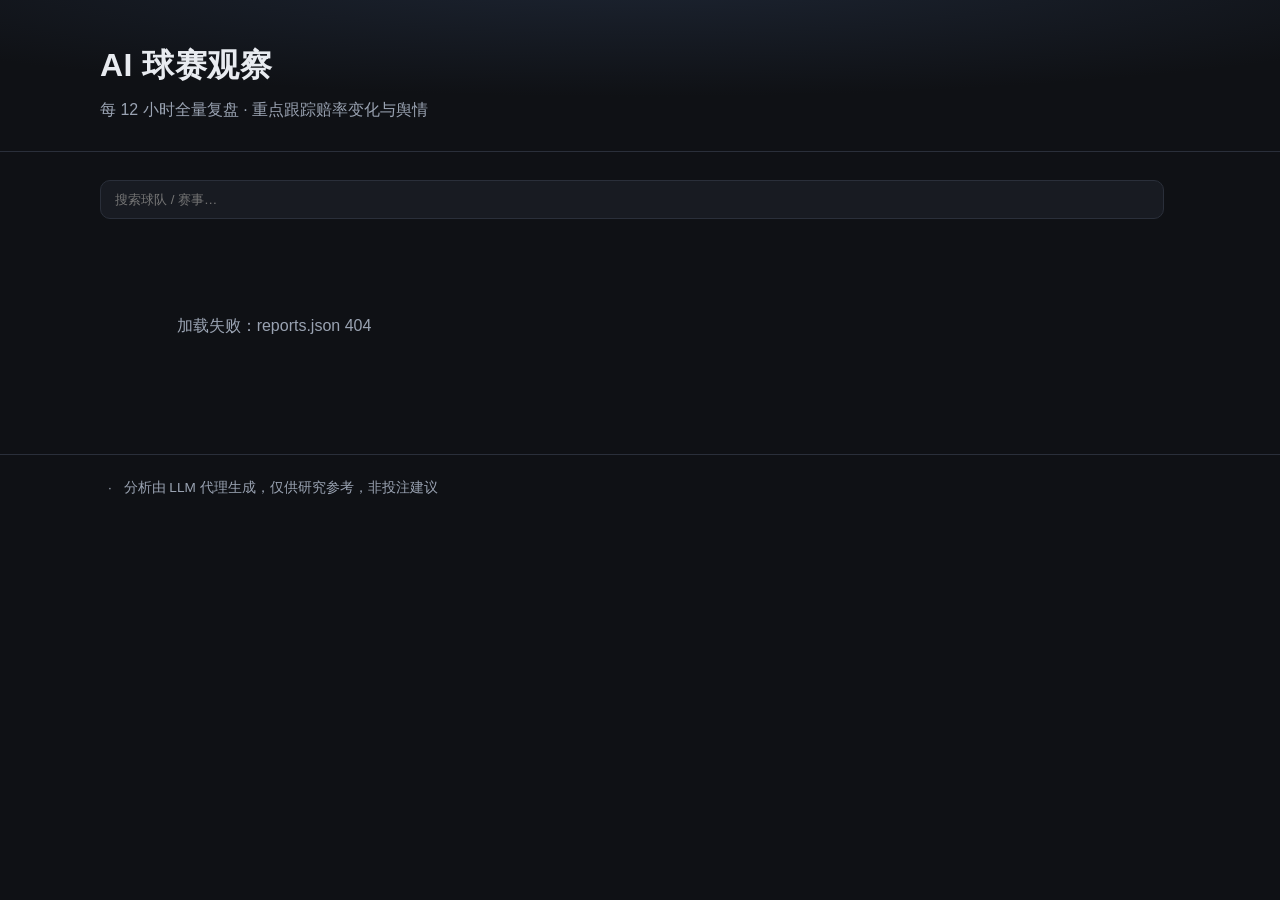
==== index.html @ 623b7f83 "feat: public web frontend for AI 球赛观察 (data delivered by private harness)" ====
<!DOCTYPE html>
<html lang="zh-CN">
<head>
  <meta charset="UTF-8" />
  <meta name="viewport" content="width=device-width, initial-scale=1.0" />
  <title>AI 球赛观察 · 赛前分析</title>
  <link rel="stylesheet" href="styles.css" />
</head>
<body>
  <header class="site-header">
    <div class="wrap">
      <h1>AI 球赛观察</h1>
      <p class="tagline">每 12 小时全量复盘 · 重点跟踪赔率变化与舆情</p>
    </div>
  </header>

  <main class="wrap">
    <div class="toolbar">
      <input id="search" type="search" placeholder="搜索球队 / 赛事…" aria-label="搜索" />
      <span id="meta" class="meta"></span>
    </div>
    <section id="cards" class="cards" aria-live="polite"></section>
    <p id="empty" class="empty" hidden>暂无分析报告。</p>
  </main>

  <footer class="site-footer">
    <div class="wrap">
      <span id="generated"></span>
      <span class="sep">·</span>
      <span>分析由 LLM 代理生成，仅供研究参考，非投注建议</span>
    </div>
  </footer>

  <script src="app.js" defer></script>
</body>
</html>
---- styles.css ----
:root {
  --bg: #0f1115;
  --surface: #181b22;
  --surface-2: #20242e;
  --border: #2a2f3a;
  --text: #e8ebf0;
  --muted: #9aa3b2;
  --accent: #4f8cff;
  --home: #ef5350;
  --draw: #b0b6c0;
  --away: #42a5f5;
  --ok: #3ddc84;
  --warn: #ffb300;
  --radius: 14px;
  --shadow: 0 6px 24px rgba(0, 0, 0, 0.35);
}

* { box-sizing: border-box; }

body {
  margin: 0;
  background: var(--bg);
  color: var(--text);
  font: 16px/1.6 -apple-system, "Segoe UI", "Microsoft YaHei", Roboto, Helvetica, Arial, sans-serif;
}

.wrap { width: min(1080px, 92vw); margin: 0 auto; }

.site-header {
  padding: 40px 0 28px;
  background: radial-gradient(120% 140% at 50% -20%, #1d2533 0%, var(--bg) 60%);
  border-bottom: 1px solid var(--border);
}
.site-header.compact { padding: 24px 0 18px; }
.site-header h1 { margin: 0; font-size: 2rem; letter-spacing: 0.5px; }
.site-header .tagline { margin: 6px 0 0; color: var(--muted); }
.back { color: var(--accent); text-decoration: none; font-size: 0.9rem; }
.back:hover { text-decoration: underline; }

.toolbar {
  display: flex; align-items: center; gap: 16px;
  margin: 28px 0 18px; flex-wrap: wrap;
}
#search {
  flex: 1; min-width: 220px;
  padding: 11px 14px; border-radius: 10px;
  border: 1px solid var(--border); background: var(--surface); color: var(--text);
}
#search:focus { outline: 2px solid var(--accent); border-color: transparent; }
.meta { color: var(--muted); font-size: 0.9rem; }

.cards {
  display: grid; gap: 18px;
  grid-template-columns: repeat(auto-fill, minmax(320px, 1fr));
  padding-bottom: 40px;
}

.card {
  display: block; text-decoration: none; color: inherit;
  background: var(--surface); border: 1px solid var(--border);
  border-radius: var(--radius); padding: 20px; box-shadow: var(--shadow);
  transition: transform 0.12s ease, border-color 0.12s ease;
}
.card:hover { transform: translateY(-3px); border-color: var(--accent); }

.card .competition { color: var(--muted); font-size: 0.82rem; text-transform: uppercase; letter-spacing: 0.6px; }
.card .teams { margin: 8px 0 4px; font-size: 1.5rem; font-weight: 700; line-height: 1.25; }
.card .teams .vs { color: var(--muted); font-weight: 500; font-size: 1rem; margin: 0 8px; }
.card .kickoff { color: var(--muted); font-size: 0.9rem; }

.probs { margin: 16px 0 6px; }
.probs .bar { display: flex; height: 12px; border-radius: 6px; overflow: hidden; background: var(--surface-2); }
.probs .bar i { display: block; height: 100%; }
.probs .bar .h { background: var(--home); }
.probs .bar .d { background: var(--draw); }
.probs .bar .a { background: var(--away); }
.probs .legend { display: flex; justify-content: space-between; margin-top: 6px; font-size: 0.82rem; color: var(--muted); }
.probs .legend b { color: var(--text); }
.probs .none { color: var(--muted); font-size: 0.85rem; }

.card-foot { display: flex; align-items: center; justify-content: space-between; margin-top: 14px; }
.badge { font-size: 0.74rem; padding: 3px 9px; border-radius: 999px; border: 1px solid var(--border); }
.badge.ok { color: var(--ok); border-color: rgba(61, 220, 132, 0.4); }
.badge.warn { color: var(--warn); border-color: rgba(255, 179, 0, 0.4); }
.updated { color: var(--muted); font-size: 0.8rem; }

.empty { color: var(--muted); text-align: center; padding: 60px 0; }

.site-footer {
  border-top: 1px solid var(--border); padding: 22px 0 40px;
  color: var(--muted); font-size: 0.85rem;
}
.site-footer .sep { margin: 0 8px; }

/* Report detail */
.report-layout { display: grid; grid-template-columns: 1fr 260px; gap: 32px; margin: 28px auto 60px; align-items: start; }
@media (max-width: 820px) { .report-layout { grid-template-columns: 1fr; } }

.report {
  background: var(--surface); border: 1px solid var(--border);
  border-radius: var(--radius); padding: 28px 32px; box-shadow: var(--shadow);
  overflow-wrap: anywhere;
}
.sidebar { position: sticky; top: 20px; }
.sidebar h2 { font-size: 1rem; color: var(--muted); margin: 0 0 12px; }
.versions { list-style: none; margin: 0; padding: 0; }
.versions li { margin: 0 0 8px; }
.versions button {
  width: 100%; text-align: left; cursor: pointer;
  background: var(--surface); color: var(--text);
  border: 1px solid var(--border); border-radius: 10px; padding: 9px 12px;
  font-size: 0.85rem;
}
.versions button:hover { border-color: var(--accent); }
.versions button.active { border-color: var(--accent); background: var(--surface-2); }
.versions .tag { color: var(--muted); font-size: 0.74rem; }

/* Markdown */
.markdown-body h1 { font-size: 1.7rem; margin-top: 0; }
.markdown-body h2 { font-size: 1.3rem; border-bottom: 1px solid var(--border); padding-bottom: 6px; margin-top: 2em; }
.markdown-body h3 { font-size: 1.08rem; margin-top: 1.6em; }
.markdown-body table { border-collapse: collapse; width: 100%; margin: 1em 0; }
.markdown-body th, .markdown-body td { border: 1px solid var(--border); padding: 7px 10px; text-align: left; }
.markdown-body th { background: var(--surface-2); }
.markdown-body code { background: var(--surface-2); padding: 2px 6px; border-radius: 5px; }
.markdown-body a { color: var(--accent); }
.markdown-body blockquote { margin: 1em 0; padding: 4px 16px; border-left: 3px solid var(--accent); color: var(--muted); }
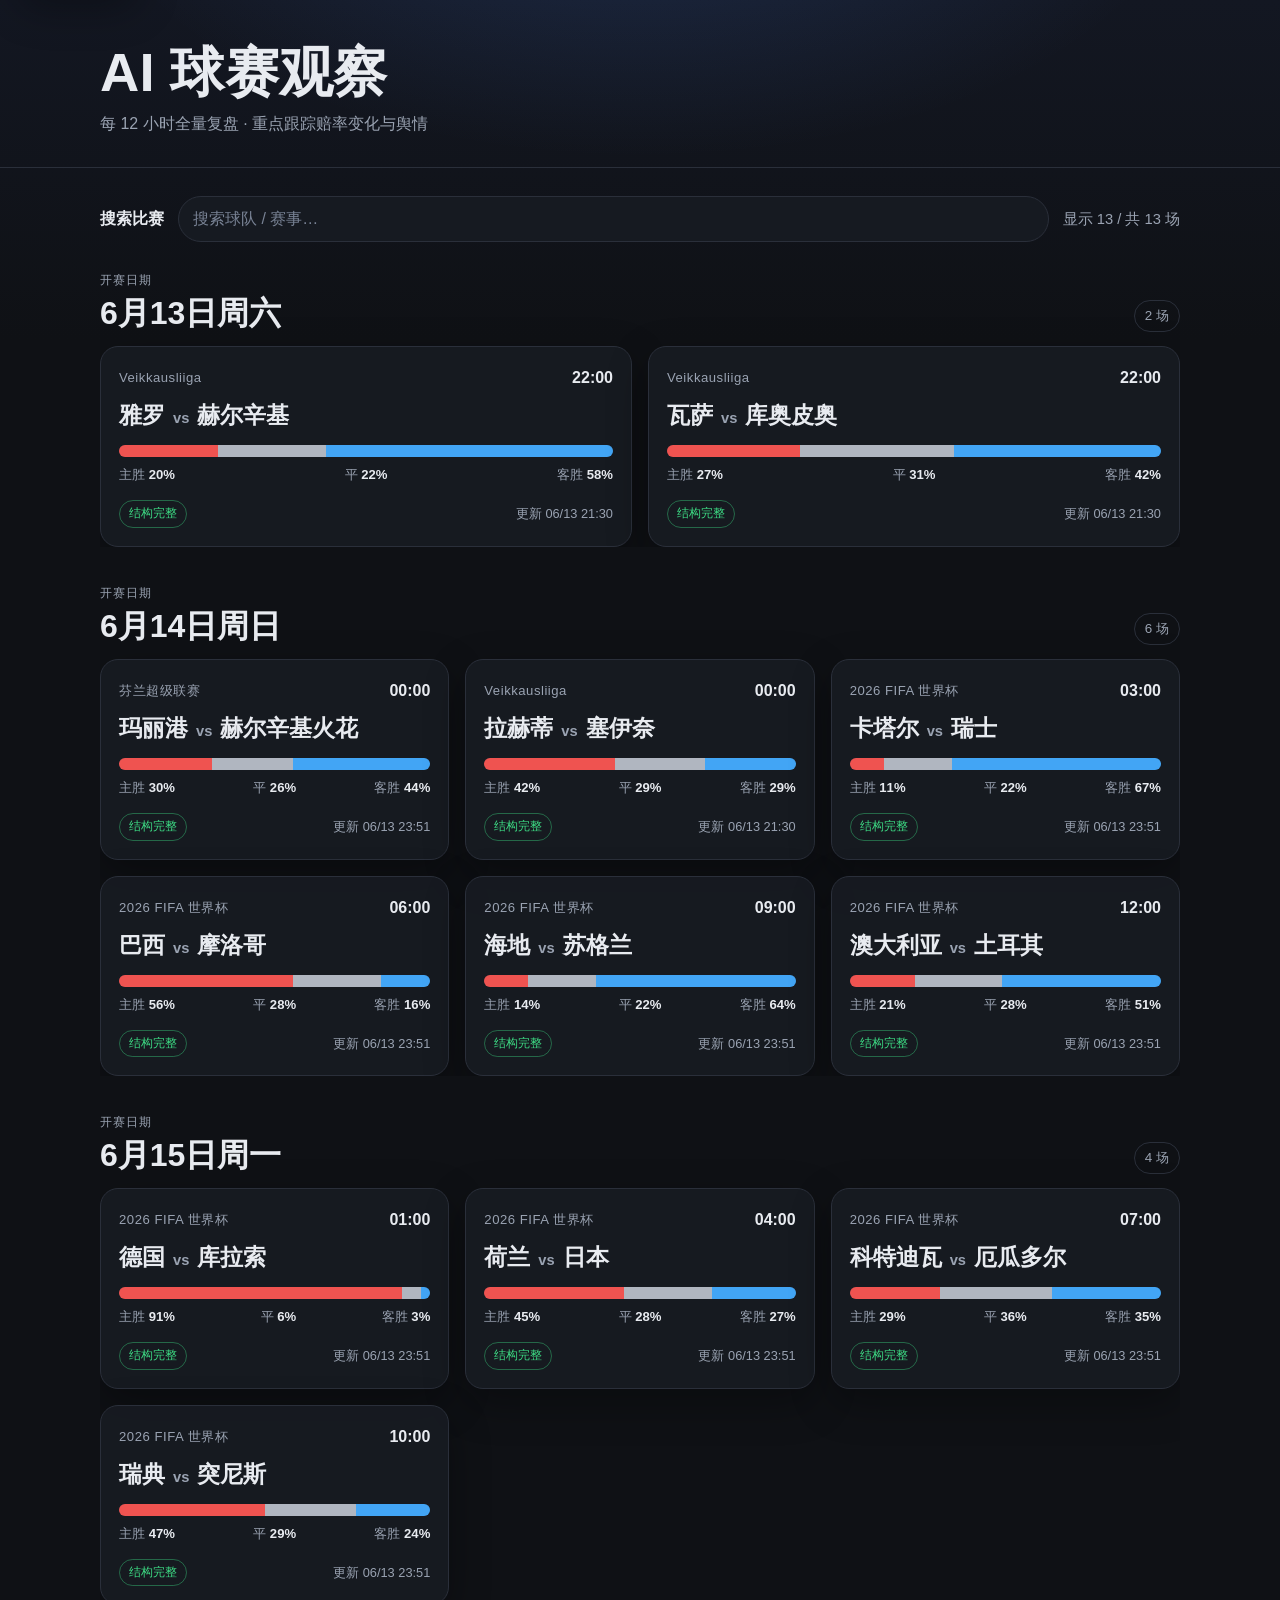
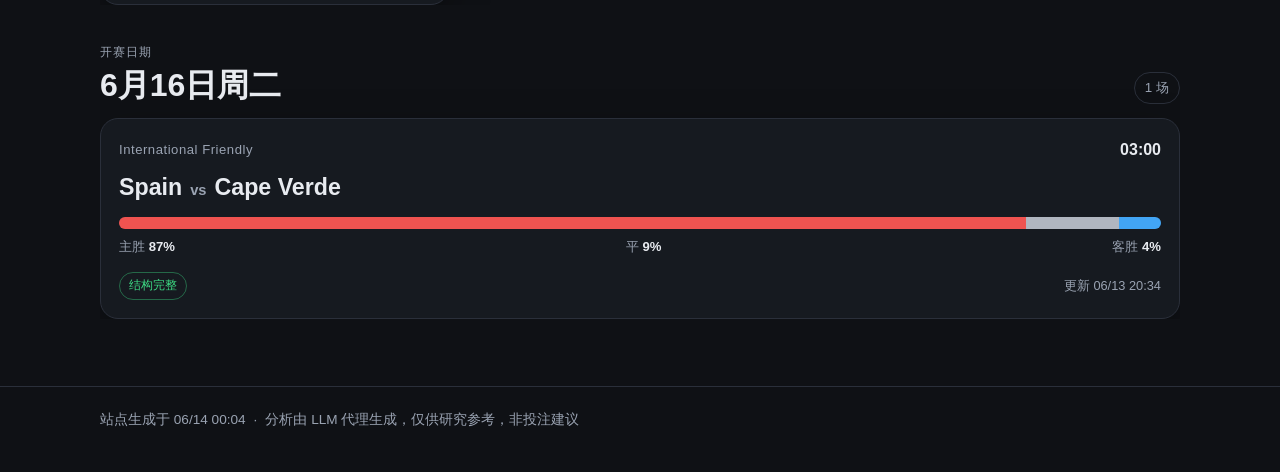
==== commit 81dc92d6: "feat: improve match frontend grouping and readability Co-authored-by: Copilot <223556219+Copilot@use" ====
--- a/index.html
+++ b/index.html
@@ -3,10 +3,13 @@
 <head>
   <meta charset="UTF-8" />
   <meta name="viewport" content="width=device-width, initial-scale=1.0" />
+  <meta name="theme-color" content="#0f1115" />
   <title>AI 球赛观察 · 赛前分析</title>
   <link rel="stylesheet" href="styles.css" />
 </head>
 <body>
+  <a class="skip-link" href="#main">跳到比赛列表</a>
+
   <header class="site-header">
     <div class="wrap">
       <h1>AI 球赛观察</h1>
@@ -14,12 +17,13 @@
     </div>
   </header>
 
-  <main class="wrap">
-    <div class="toolbar">
-      <input id="search" type="search" placeholder="搜索球队 / 赛事…" aria-label="搜索" />
-      <span id="meta" class="meta"></span>
+  <main id="main" class="wrap page-main">
+    <div class="toolbar" role="search">
+      <label class="search-label" for="search">搜索比赛</label>
+      <input id="search" type="search" name="q" placeholder="搜索球队 / 赛事…" autocomplete="off" />
+      <span id="meta" class="meta" aria-live="polite"></span>
     </div>
-    <section id="cards" class="cards" aria-live="polite"></section>
+    <section id="cards" class="groups" aria-live="polite"></section>
     <p id="empty" class="empty" hidden>暂无分析报告。</p>
   </main>
 
--- a/styles.css
+++ b/styles.css
@@ -1,127 +1,385 @@
 :root {
+  color-scheme: dark;
   --bg: #0f1115;
+  --bg-soft: #131722;
   --surface: #181b22;
   --surface-2: #20242e;
+  --surface-3: #252b38;
   --border: #2a2f3a;
   --text: #e8ebf0;
   --muted: #9aa3b2;
   --accent: #4f8cff;
+  --accent-2: #86b3ff;
   --home: #ef5350;
   --draw: #b0b6c0;
   --away: #42a5f5;
   --ok: #3ddc84;
   --warn: #ffb300;
-  --radius: 14px;
-  --shadow: 0 6px 24px rgba(0, 0, 0, 0.35);
+  --radius: 18px;
+  --shadow: 0 14px 42px rgba(0, 0, 0, 0.32);
 }
 
 * { box-sizing: border-box; }
+
+html { scroll-behavior: smooth; }
 
 body {
   margin: 0;
-  background: var(--bg);
+  overflow-x: hidden;
+  background:
+    radial-gradient(900px 480px at 50% -140px, rgba(79, 140, 255, 0.18), transparent 62%),
+    linear-gradient(180deg, var(--bg-soft), var(--bg) 340px);
   color: var(--text);
-  font: 16px/1.6 -apple-system, "Segoe UI", "Microsoft YaHei", Roboto, Helvetica, Arial, sans-serif;
-}
+  font: 16px/1.65 -apple-system, "Segoe UI", "Microsoft YaHei", Roboto, Helvetica, Arial, sans-serif;
+  -webkit-tap-highlight-color: rgba(79, 140, 255, 0.25);
+}
+
+::selection { background: rgba(79, 140, 255, 0.35); }
 
 .wrap { width: min(1080px, 92vw); margin: 0 auto; }
 
+.skip-link {
+  position: absolute;
+  left: 16px;
+  top: -52px;
+  z-index: 20;
+  padding: 10px 14px;
+  border-radius: 999px;
+  background: var(--accent);
+  color: white;
+  text-decoration: none;
+  box-shadow: var(--shadow);
+}
+.skip-link:focus-visible { top: 12px; outline: 3px solid white; outline-offset: 2px; }
+
 .site-header {
-  padding: 40px 0 28px;
-  background: radial-gradient(120% 140% at 50% -20%, #1d2533 0%, var(--bg) 60%);
+  padding: 44px 0 30px;
   border-bottom: 1px solid var(--border);
 }
-.site-header.compact { padding: 24px 0 18px; }
-.site-header h1 { margin: 0; font-size: 2rem; letter-spacing: 0.5px; }
-.site-header .tagline { margin: 6px 0 0; color: var(--muted); }
-.back { color: var(--accent); text-decoration: none; font-size: 0.9rem; }
-.back:hover { text-decoration: underline; }
+.site-header.compact { padding: 26px 0 20px; }
+.site-header h1 {
+  margin: 0;
+  font-size: clamp(2rem, 5vw, 3.4rem);
+  line-height: 1.08;
+  letter-spacing: 0.3px;
+  text-wrap: balance;
+}
+.site-header .tagline { margin: 8px 0 0; color: var(--muted); text-wrap: pretty; }
+
+.back {
+  display: inline-flex;
+  margin-bottom: 10px;
+  color: var(--accent-2);
+  text-decoration: none;
+  font-size: 0.92rem;
+}
+.back:hover { color: var(--text); }
+
+.page-main { padding: 0 0 max(32px, env(safe-area-inset-bottom)); }
 
 .toolbar {
-  display: flex; align-items: center; gap: 16px;
-  margin: 28px 0 18px; flex-wrap: wrap;
-}
+  display: flex;
+  align-items: center;
+  gap: 14px;
+  margin: 28px 0 18px;
+  flex-wrap: wrap;
+}
+.search-label { color: var(--text); font-weight: 700; }
 #search {
-  flex: 1; min-width: 220px;
-  padding: 11px 14px; border-radius: 10px;
-  border: 1px solid var(--border); background: var(--surface); color: var(--text);
-}
-#search:focus { outline: 2px solid var(--accent); border-color: transparent; }
-.meta { color: var(--muted); font-size: 0.9rem; }
+  flex: 1;
+  min-width: 240px;
+  min-height: 46px;
+  padding: 11px 14px;
+  border-radius: 999px;
+  border: 1px solid var(--border);
+  background: rgba(24, 27, 34, 0.86);
+  color: var(--text);
+  font-size: 1rem;
+}
+#search::placeholder { color: #788294; }
+#search:focus-visible,
+.card:focus-visible,
+.back:focus-visible,
+.versions button:focus-visible,
+.toc-link:focus-visible {
+  outline: 3px solid rgba(79, 140, 255, 0.72);
+  outline-offset: 3px;
+}
+.meta { color: var(--muted); font-size: 0.92rem; }
+
+.groups { display: block; }
+
+.date-group {
+  margin: 28px 0 36px;
+  content-visibility: auto;
+  contain-intrinsic-size: 520px;
+}
+.date-group-head {
+  display: flex;
+  justify-content: space-between;
+  gap: 16px;
+  align-items: flex-end;
+  margin: 0 0 14px;
+}
+.date-group-head h2 {
+  margin: 0;
+  font-size: clamp(1.35rem, 4vw, 2rem);
+  line-height: 1.16;
+  text-wrap: balance;
+}
+.eyebrow {
+  margin: 0 0 4px;
+  color: var(--muted);
+  font-size: 0.78rem;
+  letter-spacing: 0.08em;
+  text-transform: uppercase;
+}
+.date-count {
+  flex: 0 0 auto;
+  color: var(--muted);
+  border: 1px solid var(--border);
+  border-radius: 999px;
+  padding: 4px 10px;
+  font-size: 0.84rem;
+  font-variant-numeric: tabular-nums;
+}
 
 .cards {
-  display: grid; gap: 18px;
-  grid-template-columns: repeat(auto-fill, minmax(320px, 1fr));
-  padding-bottom: 40px;
+  display: grid;
+  gap: 16px;
+  grid-template-columns: repeat(auto-fit, minmax(280px, 1fr));
 }
 
 .card {
-  display: block; text-decoration: none; color: inherit;
-  background: var(--surface); border: 1px solid var(--border);
-  border-radius: var(--radius); padding: 20px; box-shadow: var(--shadow);
-  transition: transform 0.12s ease, border-color 0.12s ease;
-}
-.card:hover { transform: translateY(-3px); border-color: var(--accent); }
-
-.card .competition { color: var(--muted); font-size: 0.82rem; text-transform: uppercase; letter-spacing: 0.6px; }
-.card .teams { margin: 8px 0 4px; font-size: 1.5rem; font-weight: 700; line-height: 1.25; }
-.card .teams .vs { color: var(--muted); font-weight: 500; font-size: 1rem; margin: 0 8px; }
-.card .kickoff { color: var(--muted); font-size: 0.9rem; }
+  display: block;
+  min-width: 0;
+  text-decoration: none;
+  color: inherit;
+  background: rgba(24, 27, 34, 0.9);
+  border: 1px solid var(--border);
+  border-radius: var(--radius);
+  padding: 18px;
+  box-shadow: var(--shadow);
+  touch-action: manipulation;
+  transition: transform 0.16s ease, border-color 0.16s ease, background-color 0.16s ease;
+}
+.card:hover { transform: translateY(-2px); border-color: rgba(79, 140, 255, 0.75); background: var(--surface-2); }
+.card:active { transform: translateY(0); }
+
+.card-top { display: flex; justify-content: space-between; gap: 12px; align-items: center; min-width: 0; }
+.competition {
+  min-width: 0;
+  color: var(--muted);
+  font-size: 0.82rem;
+  letter-spacing: 0.04em;
+  overflow-wrap: anywhere;
+}
+.kickoff-time {
+  flex: 0 0 auto;
+  color: var(--text);
+  font-weight: 800;
+  font-variant-numeric: tabular-nums;
+}
+.card .teams {
+  margin: 10px 0 6px;
+  font-size: 1.45rem;
+  font-weight: 800;
+  line-height: 1.22;
+  overflow-wrap: anywhere;
+  text-wrap: balance;
+}
+.card .teams .vs { color: var(--muted); font-weight: 600; font-size: 0.92rem; margin: 0 8px; }
 
 .probs { margin: 16px 0 6px; }
-.probs .bar { display: flex; height: 12px; border-radius: 6px; overflow: hidden; background: var(--surface-2); }
+.probs .bar { display: flex; height: 12px; border-radius: 999px; overflow: hidden; background: var(--surface-3); }
 .probs .bar i { display: block; height: 100%; }
 .probs .bar .h { background: var(--home); }
 .probs .bar .d { background: var(--draw); }
 .probs .bar .a { background: var(--away); }
-.probs .legend { display: flex; justify-content: space-between; margin-top: 6px; font-size: 0.82rem; color: var(--muted); }
+.probs .legend {
+  display: flex;
+  justify-content: space-between;
+  gap: 8px;
+  margin-top: 7px;
+  color: var(--muted);
+  font-size: 0.82rem;
+  font-variant-numeric: tabular-nums;
+}
 .probs .legend b { color: var(--text); }
 .probs .none { color: var(--muted); font-size: 0.85rem; }
 
-.card-foot { display: flex; align-items: center; justify-content: space-between; margin-top: 14px; }
-.badge { font-size: 0.74rem; padding: 3px 9px; border-radius: 999px; border: 1px solid var(--border); }
+.card-foot { display: flex; align-items: center; justify-content: space-between; gap: 12px; margin-top: 14px; }
+.badge {
+  flex: 0 0 auto;
+  font-size: 0.74rem;
+  padding: 3px 9px;
+  border-radius: 999px;
+  border: 1px solid var(--border);
+}
 .badge.ok { color: var(--ok); border-color: rgba(61, 220, 132, 0.4); }
 .badge.warn { color: var(--warn); border-color: rgba(255, 179, 0, 0.4); }
-.updated { color: var(--muted); font-size: 0.8rem; }
+.updated { min-width: 0; color: var(--muted); font-size: 0.8rem; overflow-wrap: anywhere; }
 
 .empty { color: var(--muted); text-align: center; padding: 60px 0; }
 
 .site-footer {
-  border-top: 1px solid var(--border); padding: 22px 0 40px;
-  color: var(--muted); font-size: 0.85rem;
-}
+  border-top: 1px solid var(--border);
+  padding: 22px 0 40px;
+  color: var(--muted);
+  font-size: 0.85rem;
+}
+.site-footer .wrap { display: flex; flex-wrap: wrap; gap: 6px 0; }
 .site-footer .sep { margin: 0 8px; }
 
 /* Report detail */
-.report-layout { display: grid; grid-template-columns: 1fr 260px; gap: 32px; margin: 28px auto 60px; align-items: start; }
-@media (max-width: 820px) { .report-layout { grid-template-columns: 1fr; } }
-
+.report-layout {
+  display: grid;
+  grid-template-columns: minmax(0, 1fr) 280px;
+  gap: 28px;
+  margin: 28px auto 60px;
+  align-items: start;
+}
+.report-main { min-width: 0; }
 .report {
-  background: var(--surface); border: 1px solid var(--border);
-  border-radius: var(--radius); padding: 28px 32px; box-shadow: var(--shadow);
+  max-width: 76ch;
+  background: rgba(24, 27, 34, 0.94);
+  border: 1px solid var(--border);
+  border-radius: var(--radius);
+  padding: 28px 32px;
+  box-shadow: var(--shadow);
   overflow-wrap: anywhere;
 }
-.sidebar { position: sticky; top: 20px; }
-.sidebar h2 { font-size: 1rem; color: var(--muted); margin: 0 0 12px; }
+.match-summary {
+  max-width: 76ch;
+  margin: 0 0 18px;
+  padding: 22px;
+  border: 1px solid var(--border);
+  border-radius: var(--radius);
+  background: linear-gradient(135deg, rgba(79, 140, 255, 0.13), rgba(24, 27, 34, 0.96));
+  box-shadow: var(--shadow);
+}
+.summary-grid {
+  display: grid;
+  grid-template-columns: minmax(0, 2fr) repeat(3, minmax(120px, 1fr));
+  gap: 16px;
+  align-items: start;
+}
+.summary-grid h2 {
+  margin: 0;
+  font-size: clamp(1.4rem, 4vw, 2rem);
+  line-height: 1.15;
+  text-wrap: balance;
+}
+.summary-grid strong {
+  display: block;
+  font-variant-numeric: tabular-nums;
+  overflow-wrap: anywhere;
+}
+
+.sidebar { position: sticky; top: 20px; min-width: 0; }
+.side-panel {
+  border: 1px solid var(--border);
+  border-radius: var(--radius);
+  padding: 16px;
+  background: rgba(24, 27, 34, 0.94);
+  box-shadow: var(--shadow);
+}
+.side-panel + .side-panel { margin-top: 16px; }
+.side-panel h2 { font-size: 1rem; color: var(--muted); margin: 0 0 12px; }
 .versions { list-style: none; margin: 0; padding: 0; }
 .versions li { margin: 0 0 8px; }
 .versions button {
-  width: 100%; text-align: left; cursor: pointer;
-  background: var(--surface); color: var(--text);
-  border: 1px solid var(--border); border-radius: 10px; padding: 9px 12px;
+  width: 100%;
+  min-height: 48px;
+  text-align: left;
+  cursor: pointer;
+  background: var(--surface);
+  color: var(--text);
+  border: 1px solid var(--border);
+  border-radius: 12px;
+  padding: 10px 12px;
   font-size: 0.85rem;
+  touch-action: manipulation;
+  transition: border-color 0.16s ease, background-color 0.16s ease;
 }
 .versions button:hover { border-color: var(--accent); }
 .versions button.active { border-color: var(--accent); background: var(--surface-2); }
-.versions .tag { color: var(--muted); font-size: 0.74rem; }
+.versions .tag { color: var(--muted); font-size: 0.74rem; overflow-wrap: anywhere; }
+
+.toc { display: grid; gap: 8px; }
+.toc-link { color: var(--muted); text-decoration: none; line-height: 1.35; overflow-wrap: anywhere; }
+.toc-link:hover, .toc-link:focus-visible { color: var(--text); }
+.toc-link.level-h3 { padding-left: 12px; font-size: 0.9rem; }
+.toc-empty { margin: 0; color: var(--muted); font-size: 0.9rem; }
 
 /* Markdown */
-.markdown-body h1 { font-size: 1.7rem; margin-top: 0; }
-.markdown-body h2 { font-size: 1.3rem; border-bottom: 1px solid var(--border); padding-bottom: 6px; margin-top: 2em; }
-.markdown-body h3 { font-size: 1.08rem; margin-top: 1.6em; }
-.markdown-body table { border-collapse: collapse; width: 100%; margin: 1em 0; }
-.markdown-body th, .markdown-body td { border: 1px solid var(--border); padding: 7px 10px; text-align: left; }
+.markdown-body h1 { font-size: 1.7rem; margin-top: 0; line-height: 1.2; text-wrap: balance; }
+.markdown-body h2 {
+  font-size: 1.3rem;
+  border-bottom: 1px solid var(--border);
+  padding-bottom: 6px;
+  margin-top: 2em;
+  line-height: 1.25;
+  text-wrap: balance;
+}
+.markdown-body h3 { font-size: 1.08rem; margin-top: 1.6em; line-height: 1.3; text-wrap: balance; }
+.markdown-body p,
+.markdown-body li { text-wrap: pretty; }
+.markdown-body table {
+  display: block;
+  max-width: 100%;
+  overflow-x: auto;
+  border-collapse: collapse;
+  margin: 1em 0;
+  font-variant-numeric: tabular-nums;
+}
+.markdown-body th,
+.markdown-body td { border: 1px solid var(--border); padding: 7px 10px; text-align: left; }
 .markdown-body th { background: var(--surface-2); }
 .markdown-body code { background: var(--surface-2); padding: 2px 6px; border-radius: 5px; }
-.markdown-body a { color: var(--accent); }
+.markdown-body a { color: var(--accent-2); }
 .markdown-body blockquote { margin: 1em 0; padding: 4px 16px; border-left: 3px solid var(--accent); color: var(--muted); }
+
+@media (max-width: 820px) {
+  .report-layout { grid-template-columns: 1fr; gap: 18px; margin-top: 18px; }
+  .sidebar { position: static; order: -1; display: grid; gap: 12px; }
+  .side-panel + .side-panel { margin-top: 0; }
+  .versions { display: flex; gap: 8px; overflow-x: auto; padding-bottom: 4px; }
+  .versions li { flex: 0 0 min(220px, 78vw); margin: 0; }
+  .summary-grid { grid-template-columns: 1fr; gap: 12px; }
+  .report,
+  .match-summary { max-width: none; }
+  .report { padding: 20px 16px; border-radius: 18px; }
+}
+
+@media (max-width: 680px) {
+  .wrap { width: min(100% - 28px, 1080px); }
+  .site-header { padding: 28px 0 22px; }
+  .site-header.compact { padding: 22px 0 18px; }
+  .site-header h1 { font-size: clamp(1.8rem, 9vw, 2.5rem); }
+  .toolbar { align-items: stretch; gap: 10px; margin: 20px 0 18px; }
+  .search-label,
+  #search,
+  .meta { width: 100%; }
+  #search { min-width: 0; font-size: 16px; }
+  .date-group { margin: 24px 0 30px; }
+  .date-group-head { align-items: flex-start; }
+  .cards { grid-template-columns: 1fr; gap: 12px; }
+  .card { padding: 16px; border-radius: 18px; }
+  .card .teams { font-size: 1.28rem; }
+  .card-foot { align-items: flex-start; flex-direction: column; }
+  .probs .legend { flex-wrap: wrap; }
+  .site-footer .sep { display: none; }
+}
+
+@media (prefers-reduced-motion: reduce) {
+  *,
+  *::before,
+  *::after {
+    animation-duration: 0.01ms !important;
+    animation-iteration-count: 1 !important;
+    scroll-behavior: auto !important;
+    transition-duration: 0.01ms !important;
+  }
+  .card:hover { transform: none; }
+}
